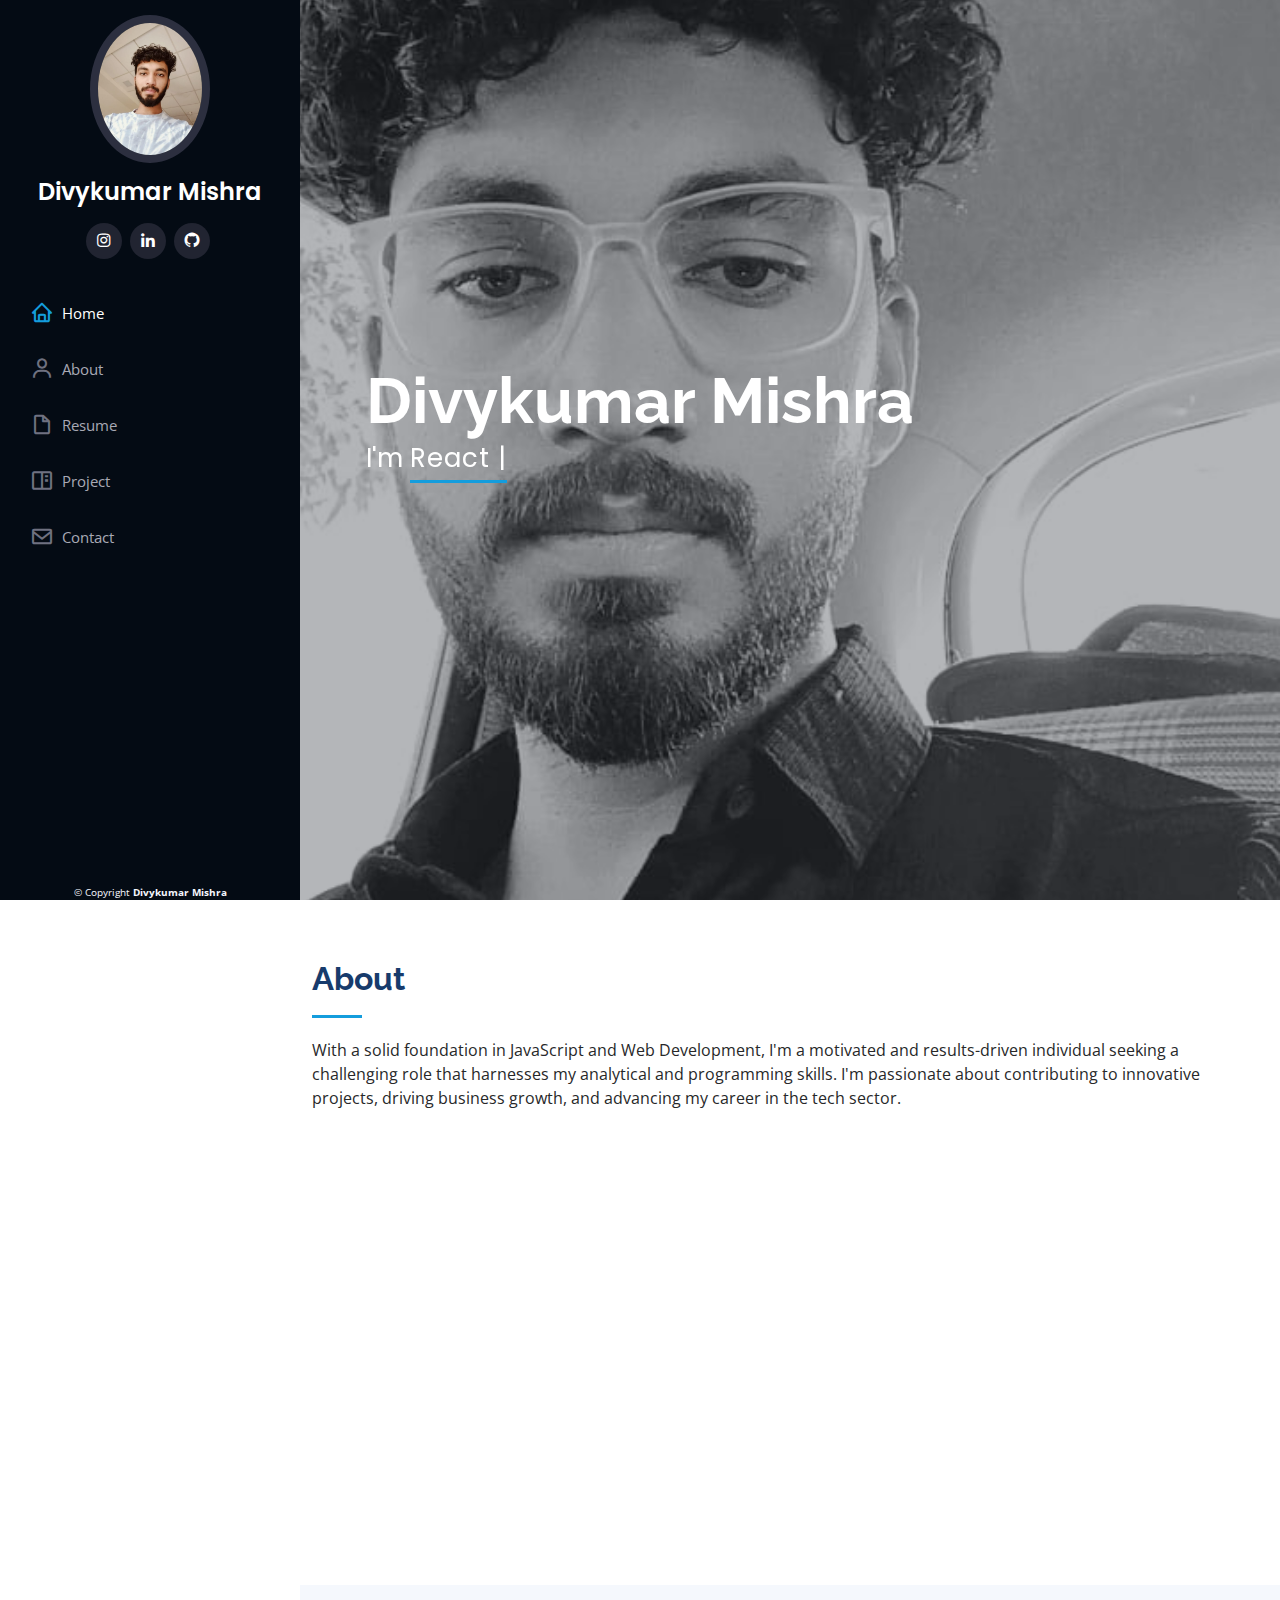
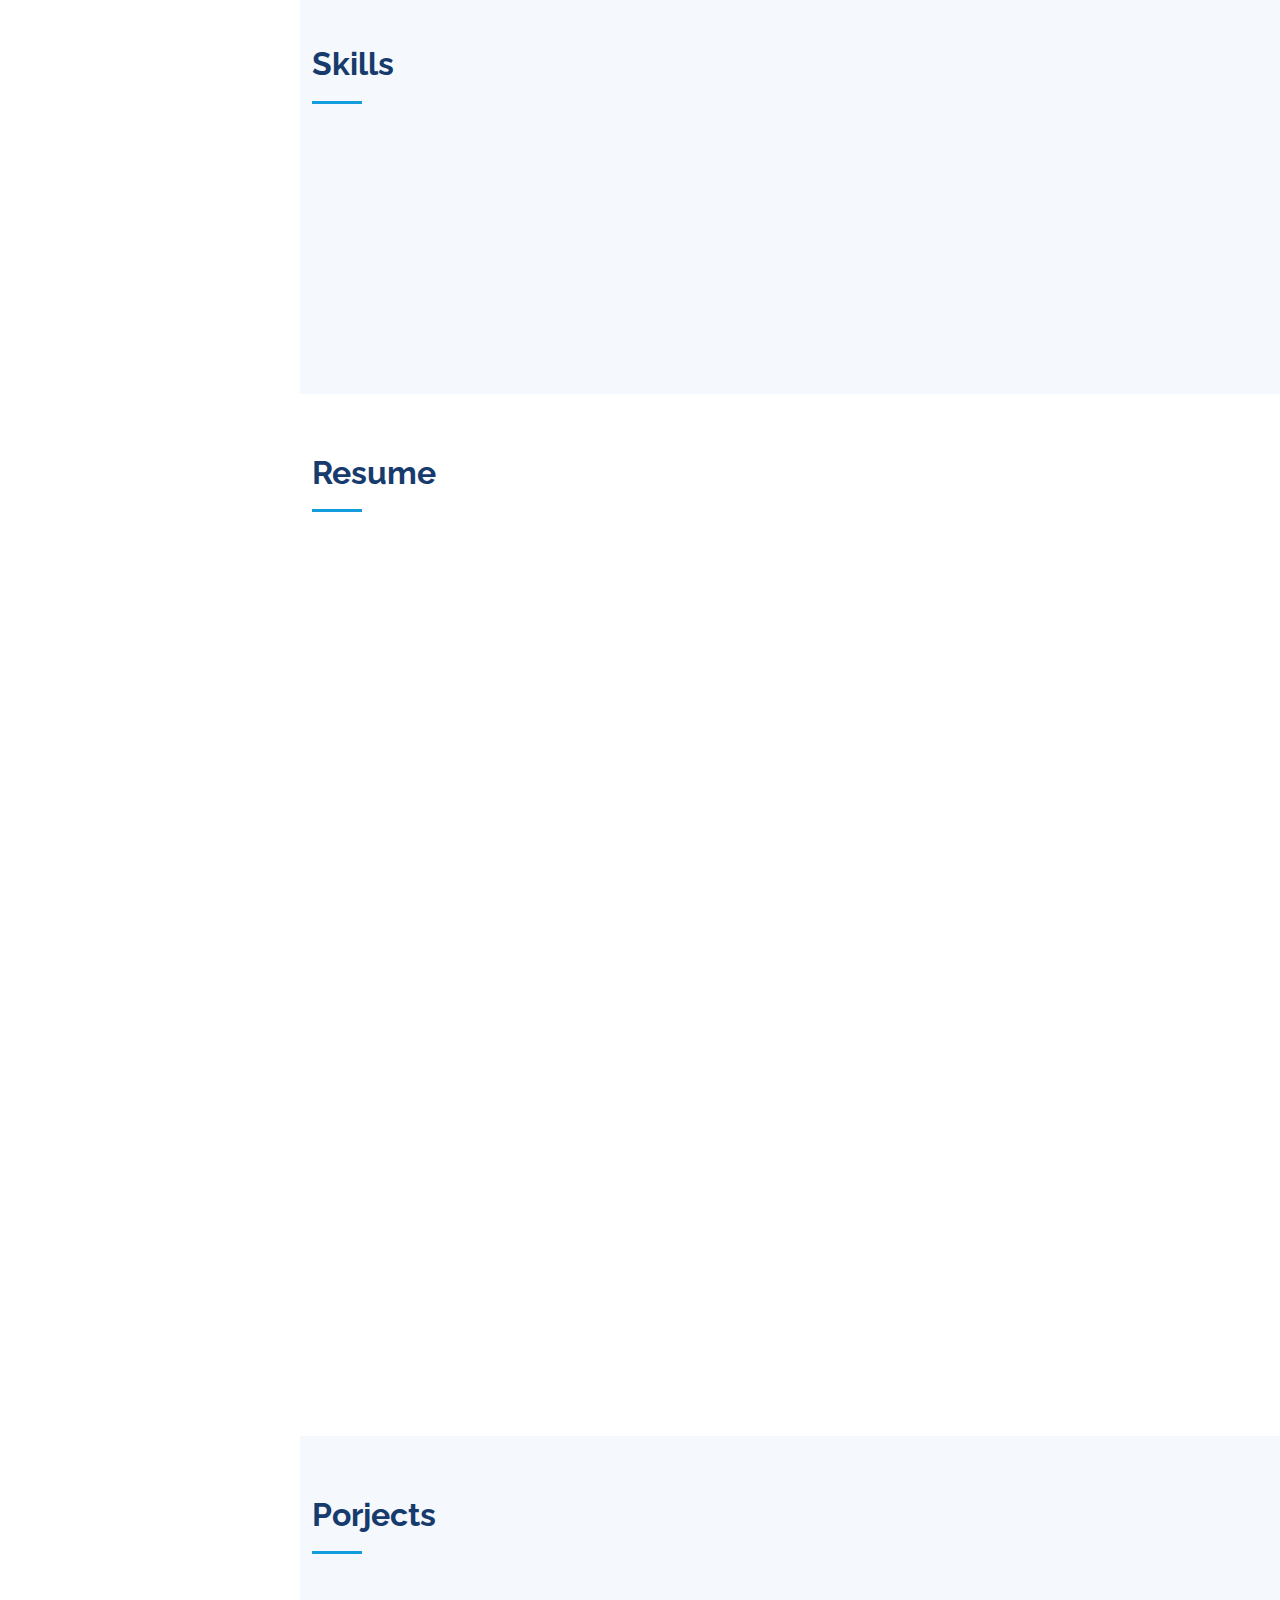
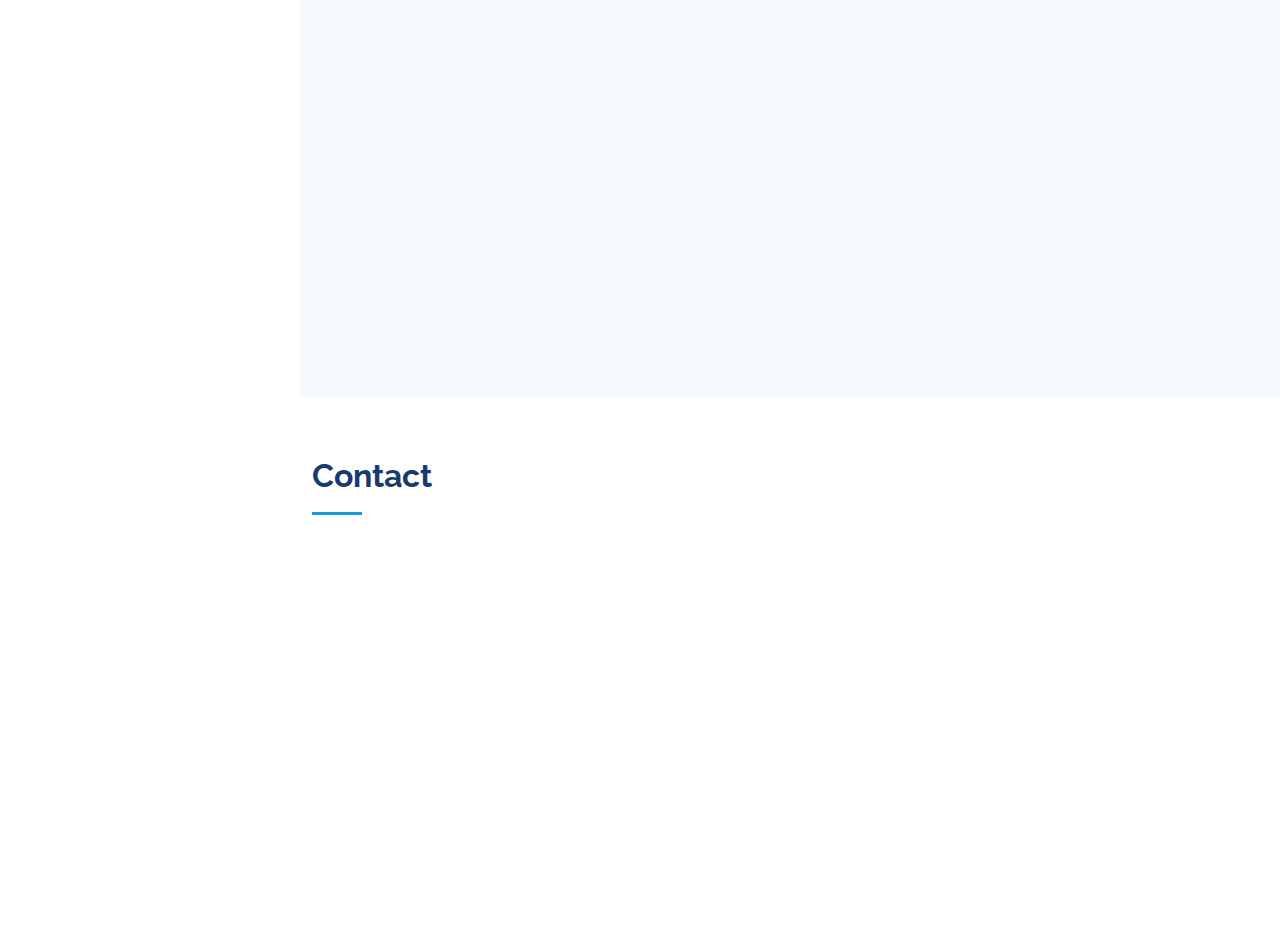
==== index.html @ d4036a3e "first upload" ====
<!DOCTYPE html>
<html lang="en">

<head>
  <meta charset="utf-8">
  <meta content="width=device-width, initial-scale=1.0" name="viewport">

  <title>Divykumar Mishra</title>
  <meta content="" name="description">
  <meta content="" name="keywords">

  <!-- Favicons -->
  <link href="assets/img/favicon.png" rel="icon">
  <link href="assets/img/apple-touch-icon.png" rel="apple-touch-icon">

  <!-- Google Fonts -->
  <link href="https://fonts.googleapis.com/css?family=Open+Sans:300,300i,400,400i,600,600i,700,700i|Raleway:300,300i,400,400i,500,500i,600,600i,700,700i|Poppins:300,300i,400,400i,500,500i,600,600i,700,700i" rel="stylesheet">

  <!-- Vendor CSS Files -->
  <link href="assets/vendor/aos/aos.css" rel="stylesheet">
  <link href="assets/vendor/bootstrap/css/bootstrap.min.css" rel="stylesheet">
  <link href="assets/vendor/bootstrap-icons/bootstrap-icons.css" rel="stylesheet">
  <link href="assets/vendor/boxicons/css/boxicons.min.css" rel="stylesheet">
  <link href="assets/vendor/glightbox/css/glightbox.min.css" rel="stylesheet">
  <link href="assets/vendor/swiper/swiper-bundle.min.css" rel="stylesheet">

  <!-- Template Main CSS File -->
  <link href="assets/css/style.css" rel="stylesheet">

  <!-- =======================================================
  * Template Name: iPortfolio - v3.7.0
  * Template URL: https://bootstrapmade.com/iportfolio-bootstrap-portfolio-websites-template/
  * Author: BootstrapMade.com
  * License: https://bootstrapmade.com/license/
  ======================================================== -->
</head>

<body>

  <!-- ======= Mobile nav toggle button ======= -->
  <i class="bi bi-list mobile-nav-toggle d-xl-none"></i>

  <!-- ======= Header ======= -->
  <header id="header">
    <div class="d-flex flex-column">

      <div class="profile">
        <img src="assets/img/myImg1.jpg" alt="" class="img-fluid rounded-circle">
        <h1 class="text-light"><a href="index.html">Divykumar Mishra</a></h1>
        <div class="social-links mt-3 text-center">
          <a href="https://www.instagram.com/__dm.15__?utm_source=qr&igsh=czNhMW9hanB2aW1s" class="instagram"><i class="bx bxl-instagram"></i></a>
          <a href="https://www.linkedin.com/in/divy-mishra-028703277 " class="linkedin"><i class="bx bxl-linkedin"></i></a>
          <a href="https://github.com/divykumar15" class="github"><i class="bx bxl-github"></i></a>
        </div>
      </div>
    
      <nav id="navbar" class="nav-menu navbar">
        <ul>
          <li><a href="#hero" class="nav-link scrollto active"><i class="bx bx-home"></i> <span>Home</span></a></li>
          <li><a href="#about" class="nav-link scrollto"><i class="bx bx-user"></i> <span>About</span></a></li>
          <li><a href="#resume" class="nav-link scrollto"><i class="bx bx-file-blank"></i> <span>Resume</span></a></li>
          <li><a href="#portfolio" class="nav-link scrollto"><i class="bx bx-book-content"></i> <span>Project</span></a></li>
          <li><a href="#contact" class="nav-link scrollto"><i class="bx bx-envelope"></i> <span>Contact</span></a></li>
        </ul>
      </nav><!-- .nav-menu -->
    </div>
  </header><!-- End Header -->

  
  <!-- ======= Hero Section ======= -->
  <section id="hero" class="d-flex flex-column justify-content-center align-items-center">
    <div class="hero-container" data-aos="fade-in">
      <h1>Divykumar Mishra</h1>
      <p>I'm <span class="typed" data-typed-items="React Developer, WebDeveloper, Freelancer, "></span></p>
    </div>
  </section><!-- End Hero -->

  <main id="main">

    <!-- ======= About Section ======= -->
    <section id="about" class="about">
      <div class="container">

        <div class="section-title">
          <h2>About</h2>
          <p>With a solid foundation in JavaScript and Web Development, I'm a motivated and results-driven individual seeking a challenging role that harnesses my analytical and programming skills. I'm passionate about contributing to innovative projects, driving business growth, and advancing my career in the tech sector.</p>
        </div>

        <div class="row">
          <div class="col-lg-4" data-aos="fade-right">
            <img src="assets/img/myImg1.jpg" class="img-fluid" alt="">
          </div>
          <div class="col-lg-8 pt-4 pt-lg-0 content" data-aos="fade-left">
            <h3>Web Developer &amp; Software Engineer</h3>
            <!-- <p class="fst-italic">
              Lorem ipsum dolor sit amet, consectetur adipiscing elit, sed do eiusmod tempor incididunt ut labore et dolore
              magna aliqua.
            </p> -->
            <div class="row">
              <div class="col-lg-6">
                <ul>
                  <li><i class="bi bi-chevron-right"></i> <strong>Birthdate:</strong> <span>15 June 2004</span></li>
                  <li><i class="bi bi-chevron-right"></i> <strong>Phone:</strong> <span>+91 9328536594</span></li>
                  <li><i class="bi bi-chevron-right"></i> <strong>City:</strong> <span>Ahmedabad, Gujarat</span></li>
                </ul>
              </div>
              <div class="col-lg-6">
                <ul>
                  <li><i class="bi bi-chevron-right"></i> <strong>Age:</strong> <span>20</span></li>
                  <li><i class="bi bi-chevron-right"></i> <strong>Degree:</strong> <span>B.E</span></li>
                  <li><i class="bi bi-chevron-right"></i> <strong>Email:</strong> <span>divymishra6356@gmail.com</span></li>
                </ul>
              </div>
            </div>
          
          </div>
        </div>

      </div>
    </section><!-- End About Section -->

    <!-- ======= Facts Section ======= -->
  

    <!-- ======= Skills Section ======= -->
    <section id="skills" class="skills section-bg">
      <div class="container">

        <div class="section-title">
          <h2>Skills</h2>
        </div>

        <div class="row skills-content">

          <div class="col-lg-6" data-aos="fade-up">

            <div class="progress">
              <span class="skill">JavaScript <i class="val">100%</i></span>
              <div class="progress-bar-wrap">
                <div class="progress-bar" role="progressbar" aria-valuenow="100" aria-valuemin="0" aria-valuemax="100"></div>
              </div>
            </div>

            <div class="progress">
              <span class="skill">HTML&CSS <i class="val">100%</i></span>
              <div class="progress-bar-wrap">
                <div class="progress-bar" role="progressbar" aria-valuenow="100" aria-valuemin="0" aria-valuemax="100"></div>
              </div>
            </div>

            <div class="progress">
              <span class="skill">React <i class="val">75%</i></span>
              <div class="progress-bar-wrap">
                <div class="progress-bar" role="progressbar" aria-valuenow="75" aria-valuemin="0" aria-valuemax="100"></div>
              </div>
            </div>

          </div>

          <div class="col-lg-6" data-aos="fade-up" data-aos-delay="100">

            <div class="progress">
              <span class="skill">Java <i class="val">70%</i></span>
              <div class="progress-bar-wrap">
                <div class="progress-bar" role="progressbar" aria-valuenow="70" aria-valuemin="0" aria-valuemax="100"></div>
              </div>
            </div>

            <div class="progress">
              <span class="skill">Web Development<i class="val">90%</i></span>
              <div class="progress-bar-wrap">
                <div class="progress-bar" role="progressbar" aria-valuenow="90" aria-valuemin="0" aria-valuemax="100"></div>
              </div>
            </div>
            <!-- <div class="progress">
              <span class="skill">Photoshop <i class="val">55%</i></span>
              <div class="progress-bar-wrap">
                <div class="progress-bar" role="progressbar" aria-valuenow="55" aria-valuemin="0" aria-valuemax="100"></div>
              </div>
            </div> -->

          </div>

        </div>

      </div>
    </section><!-- End Skills Section -->

    <!-- ======= Resume Section ======= -->
    <section id="resume" class="resume">
      <div class="container">

        <div class="section-title">
          <h2>Resume</h2>
        </div>

        <div class="row">
          <div class="col-lg-6" data-aos="fade-up">
            <h3 class="resume-title">Sumary</h3>
            <div class="resume-item pb-0">
              <h4>Divykumar Mishra</h4>
              <p><em>Highly motivated and detail-oriented Web Development with a strong foundation in programming, computer science, and database. Proficient in JavaScript, HTML&CSS, React and much more. Eager to apply my skills and knowledge to drive innovation and deliver impactful results.</em></p>
              <ul>
                <!-- <li>Portland par 127,Orlando, FL</li> -->
                <li>+91 9328536594</li>
                <!-- <li>alice.barkley@example.com</li> -->
              </ul>
            </div>

            <h3 class="resume-title">Education</h3>
            <div class="resume-item">
              <h4>Bachelor of Engineering</h4>
              <h5>2021 - 2025</h5>
              <p><em>Government Engineering College Modasa</em></p>
              <p>CGPA : 7.35</p>
            </div>
            <div class="resume-item">
              <h4>Higher Secondary School</h4>
              <h5>2020 - 2021</h5>
              <p><em>S.C.W. High School, Deesa</em></p>
              <p>Percentage : 79 </p>
            </div>
            <div class="resume-item">
              <h4>Secondary School</h4>
              <h5>2018 - 2019</h5>
              <p><em>Parishram Vidhyalay, Malpur</em></p>
              <p>Percentage : 86 </p>
            </div>
          </div>
          <!-- <div class="col-lg-6" data-aos="fade-up" data-aos-delay="100">
            <h3 class="resume-title">Professional Experience</h3>
            <div class="resume-item">
              <h4>Senior graphic design specialist</h4>
              <h5>2019 - Present</h5>
              <p><em>Experion, New York, NY </em></p>
              <ul>
                <li>Lead in the design, development, and implementation of the graphic, layout, and production communication materials</li>
                <li>Delegate tasks to the 7 members of the design team and provide counsel on all aspects of the project. </li>
                <li>Supervise the assessment of all graphic materials in order to ensure quality and accuracy of the design</li>
                <li>Oversee the efficient use of production project budgets ranging from $2,000 - $25,000</li>
              </ul>
            </div>
            <div class="resume-item">
              <h4>Graphic design specialist</h4>
              <h5>2017 - 2018</h5>
              <p><em>Stepping Stone Advertising, New York, NY</em></p>
              <ul>
                <li>Developed numerous marketing programs (logos, brochures,infographics, presentations, and advertisements).</li>
                <li>Managed up to 5 projects or tasks at a given time while under pressure</li>
                <li>Recommended and consulted with clients on the most appropriate graphic design</li>
                <li>Created 4+ design presentations and proposals a month for clients and account managers</li>
              </ul>
            </div>
          </div> -->
        </div>

      </div>
    </section><!-- End Resume Section -->

    <!-- ======= Portfolio Section ======= -->
    <section id="portfolio" class="portfolio section-bg">
      <div class="container">

        <div class="section-title">
          <h2>Porjects</h2>
          <!-- <p>Magnam dolores commodi suscipit. Necessitatibus eius consequatur ex aliquid fuga eum quidem. Sit sint consectetur velit. Quisquam quos quisquam cupiditate. Et nemo qui impedit suscipit alias ea. Quia fugiat sit in iste officiis commodi quidem hic quas.</p> -->
        </div>

    

        <div class="row portfolio-container" data-aos="fade-up" data-aos-delay="100">

          <div class="col-lg-4 col-md-6 portfolio-item filter-app">
            <div class="portfolio-wrap">
              <img src="assets\img\portfolio\github--logo.jpg" class="img-fluid" alt="">
              <div class="portfolio-links">
                <a href="assets\img\portfolio\github--logo.jpg" data-gallery="portfolioGallery" class="portfolio-lightbox" title="App 1"><i class="bx bx-plus"></i></a>
                <a href="portfolio-details.html" title="More Details"><i class="bx bx-link"></i></a>
              </div>
            </div>
          </div>

          <!-- <div class="col-lg-4 col-md-6 portfolio-item filter-web">
            <div class="portfolio-wrap">
              <img src="assets/img/portfolio/portfolio-2.jpg" class="img-fluid" alt="">
              <div class="portfolio-links">
                <a href="assets/img/portfolio/portfolio-2.jpg" data-gallery="portfolioGallery" class="portfolio-lightbox" title="Web 3"><i class="bx bx-plus"></i></a>
                <a href="portfolio-details.html" title="More Details"><i class="bx bx-link"></i></a>
              </div>
            </div>
          </div>

          <div class="col-lg-4 col-md-6 portfolio-item filter-app">
            <div class="portfolio-wrap">
              <img src="assets/img/portfolio/portfolio-3.jpg" class="img-fluid" alt="">
              <div class="portfolio-links">
                <a href="assets/img/portfolio/portfolio-3.jpg" data-gallery="portfolioGallery" class="portfolio-lightbox" title="App 2"><i class="bx bx-plus"></i></a>
                <a href="portfolio-details.html" title="More Details"><i class="bx bx-link"></i></a>
              </div>
            </div>
          </div>

          <div class="col-lg-4 col-md-6 portfolio-item filter-card">
            <div class="portfolio-wrap">
              <img src="assets/img/portfolio/portfolio-4.jpg" class="img-fluid" alt="">
              <div class="portfolio-links">
                <a href="assets/img/portfolio/portfolio-4.jpg" data-gallery="portfolioGallery" class="portfolio-lightbox" title="Card 2"><i class="bx bx-plus"></i></a>
                <a href="portfolio-details.html" title="More Details"><i class="bx bx-link"></i></a>
              </div>
            </div>
          </div>

          <div class="col-lg-4 col-md-6 portfolio-item filter-web">
            <div class="portfolio-wrap">
              <img src="assets/img/portfolio/portfolio-5.jpg" class="img-fluid" alt="">
              <div class="portfolio-links">
                <a href="assets/img/portfolio/portfolio-5.jpg" data-gallery="portfolioGallery" class="portfolio-lightbox" title="Web 2"><i class="bx bx-plus"></i></a>
                <a href="portfolio-details.html" title="More Details"><i class="bx bx-link"></i></a>
              </div>
            </div>
          </div>

          <div class="col-lg-4 col-md-6 portfolio-item filter-app">
            <div class="portfolio-wrap">
              <img src="assets/img/portfolio/portfolio-6.jpg" class="img-fluid" alt="">
              <div class="portfolio-links">
                <a href="assets/img/portfolio/portfolio-6.jpg" data-gallery="portfolioGallery" class="portfolio-lightbox" title="App 3"><i class="bx bx-plus"></i></a>
                <a href="portfolio-details.html" title="More Details"><i class="bx bx-link"></i></a>
              </div>
            </div>
          </div>

          <div class="col-lg-4 col-md-6 portfolio-item filter-card">
            <div class="portfolio-wrap">
              <img src="assets/img/portfolio/portfolio-7.jpg" class="img-fluid" alt="">
              <div class="portfolio-links">
                <a href="assets/img/portfolio/portfolio-7.jpg" data-gallery="portfolioGallery" class="portfolio-lightbox" title="Card 1"><i class="bx bx-plus"></i></a>
                <a href="portfolio-details.html" title="More Details"><i class="bx bx-link"></i></a>
              </div>
            </div>
          </div>

          <div class="col-lg-4 col-md-6 portfolio-item filter-card">
            <div class="portfolio-wrap">
              <img src="assets/img/portfolio/portfolio-8.jpg" class="img-fluid" alt="">
              <div class="portfolio-links">
                <a href="assets/img/portfolio/portfolio-8.jpg" data-gallery="portfolioGallery" class="portfolio-lightbox" title="Card 3"><i class="bx bx-plus"></i></a>
                <a href="portfolio-details.html" title="More Details"><i class="bx bx-link"></i></a>
              </div>
            </div>
          </div>

          <div class="col-lg-4 col-md-6 portfolio-item filter-web">
            <div class="portfolio-wrap">
              <img src="assets/img/portfolio/portfolio-9.jpg" class="img-fluid" alt="">
              <div class="portfolio-links">
                <a href="assets/img/portfolio/portfolio-9.jpg" data-gallery="portfolioGallery" class="portfolio-lightbox" title="Web 3"><i class="bx bx-plus"></i></a>
                <a href="portfolio-details.html" title="More Details"><i class="bx bx-link"></i></a>
              </div>
            </div>
          </div>

        </div> -->
      </div>
    </section><!-- End Portfolio Section -->


    <!-- ======= Contact Section ======= -->
    <section id="contact" class="contact">
      <div class="container">

        <div class="section-title">
          <h2>Contact</h2>
        </div>

        <div class="row" data-aos="fade-in">

          <div class="col-lg-5 d-flex align-items-stretch">
            <div class="info">
              <!-- <div class="address">
                <i class="bi bi-geo-alt"></i>
                <h4>Location:</h4>
                <p>A108 Adam Street, New York, NY 535022</p>
              </div> -->
            
              <div class="email">
                <i class="bi bi-envelope"></i>
                <h4>Email:</h4>
                <p>divymishra6356@gmail.com</p>
              </div>

              <div class="phone">
                <i class="bi bi-phone"></i>
                <h4>Call:</h4>
                <p>+91 9328536594</p>
              </div>

              <!-- <iframe src="https://www.google.com/maps/embed?pb=!1m14!1m8!1m3!1d12097.433213460943!2d-74.0062269!3d40.7101282!3m2!1i1024!2i768!4f13.1!3m3!1m2!1s0x0%3A0xb89d1fe6bc499443!2sDowntown+Conference+Center!5e0!3m2!1smk!2sbg!4v1539943755621" frameborder="0" style="border:0; width: 100%; height: 290px;" allowfullscreen></iframe> -->
            </div>

          </div>

          <!-- <div class="col-lg-7 mt-5 mt-lg-0 d-flex align-items-stretch">
            <form action="forms/contact.php" method="post" role="form" class="php-email-form">
              <div class="row">
                <div class="form-group col-md-6">
                  <label for="name">Your Name</label>
                  <input type="text" name="name" class="form-control" id="name" required>
                </div>
                <div class="form-group col-md-6">
                  <label for="name">Your Email</label>
                  <input type="email" class="form-control" name="email" id="email" required>
                </div>
              </div>
              <div class="form-group">
                <label for="name">Subject</label>
                <input type="text" class="form-control" name="subject" id="subject" required>
              </div>
              <div class="form-group">
                <label for="name">Message</label>
                <textarea class="form-control" name="message" rows="10" required></textarea>
              </div>
              <div class="my-3">
                <div class="loading">Loading</div>
                <div class="error-message"></div>
                <div class="sent-message">Your message has been sent. Thank you!</div>
              </div>
              <div class="text-center"><button type="submit">Send Message</button></div>
            </form>
          </div> -->

        </div>

      </div>
    </section><!-- End Contact Section -->

  </main><!-- End #main -->

  <!-- ======= Footer ======= -->
  <footer id="footer">
    <div class="container">
      <div class="copyright">
        &copy; Copyright <strong><span>Divykumar Mishra</span></strong>
      </div>
      <!-- <div class="credits">
    
        Designed by <a href="https://bootstrapmade.com/">BootstrapMade</a>
      </div> -->
    </div>
  </footer><!-- End  Footer -->

  <a href="#" class="back-to-top d-flex align-items-center justify-content-center"><i class="bi bi-arrow-up-short"></i></a>

  <!-- Vendor JS Files -->
  <script src="assets/vendor/purecounter/purecounter.js"></script>
  <script src="assets/vendor/aos/aos.js"></script>
  <script src="assets/vendor/bootstrap/js/bootstrap.bundle.min.js"></script>
  <script src="assets/vendor/glightbox/js/glightbox.min.js"></script>
  <script src="assets/vendor/isotope-layout/isotope.pkgd.min.js"></script>
  <script src="assets/vendor/swiper/swiper-bundle.min.js"></script>
  <script src="assets/vendor/typed.js/typed.min.js"></script>
  <script src="assets/vendor/waypoints/noframework.waypoints.js"></script>
  <script src="assets/vendor/php-email-form/validate.js"></script>

  <!-- Template Main JS File -->
  <script src="assets/js/main.js"></script>

</body>

</html>
---- assets/css/style.css ----
/**
* Template Name: iPortfolio - v3.7.0
* Template URL: https://bootstrapmade.com/iportfolio-bootstrap-portfolio-websites-template/
* Author: BootstrapMade.com
* License: https://bootstrapmade.com/license/
*/

/*--------------------------------------------------------------
# General
--------------------------------------------------------------*/
body {
  font-family: "Open Sans", sans-serif;
  color: #272829;
}

a {
  color: #149ddd;
  text-decoration: none;
}

a:hover {
  color: #37b3ed;
  text-decoration: none;
}

h1, h2, h3, h4, h5, h6 {
  font-family: "Raleway", sans-serif;
}

/*--------------------------------------------------------------
# Back to top button
--------------------------------------------------------------*/
.back-to-top {
  position: fixed;
  visibility: hidden;
  opacity: 0;
  right: 15px;
  bottom: 15px;
  z-index: 996;
  background: #149ddd;
  width: 40px;
  height: 40px;
  border-radius: 50px;
  transition: all 0.4s;
}
.back-to-top i {
  font-size: 28px;
  color: #fff;
  line-height: 0;
}
.back-to-top:hover {
  background: #2eafec;
  color: #fff;
}
.back-to-top.active {
  visibility: visible;
  opacity: 1;
}

/*--------------------------------------------------------------
# Header
--------------------------------------------------------------*/
#header {
  position: fixed;
  top: 0;
  left: 0;
  bottom: 0;
  width: 300px;
  transition: all ease-in-out 0.5s;
  z-index: 9997;
  transition: all 0.5s;
  padding: 0 15px;
  background: #040b14;
  overflow-y: auto;
}
#header .profile img {
  margin: 15px auto;
  display: block;
  width: 120px;
  border: 8px solid #2c2f3f;
}
#header .profile h1 {
  font-size: 24px;
  margin: 0;
  padding: 0;
  font-weight: 600;
  -moz-text-align-last: center;
  text-align-last: center;
  font-family: "Poppins", sans-serif;
}
#header .profile h1 a, #header .profile h1 a:hover {
  color: #fff;
  text-decoration: none;
}
#header .profile .social-links a {
  font-size: 18px;
  display: inline-block;
  background: #212431;
  color: #fff;
  line-height: 1;
  padding: 8px 0;
  margin-right: 4px;
  border-radius: 50%;
  text-align: center;
  width: 36px;
  height: 36px;
  transition: 0.3s;
}
#header .profile .social-links a:hover {
  background: #149ddd;
  color: #fff;
  text-decoration: none;
}

#main {
  margin-left: 300px;
}

@media (max-width: 1199px) {
  #header {
    left: -300px;
  }

  #main {
    margin-left: 0;
  }
}
/*--------------------------------------------------------------
# Navigation Menu
--------------------------------------------------------------*/
/* Desktop Navigation */
.nav-menu {
  padding: 30px 0 0 0;
}
.nav-menu * {
  margin: 0;
  padding: 0;
  list-style: none;
}
.nav-menu > ul > li {
  position: relative;
  white-space: nowrap;
}
.nav-menu a, .nav-menu a:focus {
  display: flex;
  align-items: center;
  color: #a8a9b4;
  padding: 12px 15px;
  margin-bottom: 8px;
  transition: 0.3s;
  font-size: 15px;
}
.nav-menu a i, .nav-menu a:focus i {
  font-size: 24px;
  padding-right: 8px;
  color: #6f7180;
}
.nav-menu a:hover, .nav-menu .active, .nav-menu .active:focus, .nav-menu li:hover > a {
  text-decoration: none;
  color: #fff;
}
.nav-menu a:hover i, .nav-menu .active i, .nav-menu .active:focus i, .nav-menu li:hover > a i {
  color: #149ddd;
}

/* Mobile Navigation */
.mobile-nav-toggle {
  position: fixed;
  right: 15px;
  top: 15px;
  z-index: 9998;
  border: 0;
  font-size: 24px;
  transition: all 0.4s;
  outline: none !important;
  background-color: #149ddd;
  color: #fff;
  width: 40px;
  height: 40px;
  display: inline-flex;
  align-items: center;
  justify-content: center;
  line-height: 0;
  border-radius: 50px;
  cursor: pointer;
}

.mobile-nav-active {
  overflow: hidden;
}
.mobile-nav-active #header {
  left: 0;
}
/*--------------------------------------------------------------
# Hero Section
--------------------------------------------------------------*/
#hero {
  width: 100%;
  height: 100vh;
  background: url("../img/myPhoto.jpg")right center;
  background-size: cover;
}
#hero:before {
  content: "";
  background: rgba(5, 13, 24, 0.3);
  position: absolute;
  bottom: 0;
  top: 0;
  left: 0;
  right: 0;
  z-index: 1;
}
#hero .hero-container {
  position: relative;
  z-index: 2;
  min-width: 300px;
}
#hero h1 {
  margin: 0 0 10px 0;
  font-size: 64px;
  font-weight: 700;
  line-height: 56px;
  color: #fff;
}
#hero p {
  color: #fff;
  margin-bottom: 50px;
  font-size: 26px;
  font-family: "Poppins", sans-serif;
}
#hero p span {
  color: #fff;
  padding-bottom: 4px;
  letter-spacing: 1px;
  border-bottom: 3px solid #149ddd;
}
@media (min-width: 1024px) {
  #hero {
    background-attachment: fixed;
  }
}
@media (max-width: 768px) {
  #hero h1 {
    font-size: 28px;
    line-height: 36px;
  }
  #hero h2 {
    font-size: 18px;
    line-height: 24px;
    margin-bottom: 30px;
  }
}

/*--------------------------------------------------------------
# Sections General
--------------------------------------------------------------*/
section {
  padding: 60px 0;
  overflow: hidden;
}

.section-bg {
  background: #f5f8fd;
}

.section-title {
  padding-bottom: 30px;
}
.section-title h2 {
  font-size: 32px;
  font-weight: bold;
  margin-bottom: 20px;
  padding-bottom: 20px;
  position: relative;
  color: #173b6c;
}
.section-title h2::after {
  content: "";
  position: absolute;
  display: block;
  width: 50px;
  height: 3px;
  background: #149ddd;
  bottom: 0;
  left: 0;
}
.section-title p {
  margin-bottom: 0;
}

/*--------------------------------------------------------------
# About
--------------------------------------------------------------*/
.about .content h3 {
  font-weight: 700;
  font-size: 26px;
  color: #173b6c;
}
.about .content ul {
  list-style: none;
  padding: 0;
}
.about .content ul li {
  margin-bottom: 20px;
  display: flex;
  align-items: center;
}
.about .content ul strong {
  margin-right: 10px;
}
.about .content ul i {
  font-size: 16px;
  margin-right: 5px;
  color: #149ddd;
  line-height: 0;
}
.about .content p:last-child {
  margin-bottom: 0;
}

/*--------------------------------------------------------------
# Facts
--------------------------------------------------------------*/
.facts {
  padding-bottom: 30px;
}
.facts .count-box {
  padding: 30px;
  width: 100%;
}
.facts .count-box i {
  display: block;
  font-size: 44px;
  color: #149ddd;
  float: left;
  line-height: 0;
}
.facts .count-box span {
  font-size: 48px;
  line-height: 40px;
  display: block;
  font-weight: 700;
  color: #050d18;
  margin-left: 60px;
}
.facts .count-box p {
  padding: 15px 0 0 0;
  margin: 0 0 0 60px;
  font-family: "Raleway", sans-serif;
  font-size: 14px;
  color: #122f57;
}
.facts .count-box a {
  font-weight: 600;
  display: block;
  margin-top: 20px;
  color: #122f57;
  font-size: 15px;
  font-family: "Poppins", sans-serif;
  transition: ease-in-out 0.3s;
}
.facts .count-box a:hover {
  color: #1f5297;
}

/*--------------------------------------------------------------
# Akills
--------------------------------------------------------------*/
.skills .progress {
  height: 60px;
  display: block;
  background: none;
  border-radius: 0;
}
.skills .progress .skill {
  padding: 0;
  margin: 0 0 6px 0;
  text-transform: uppercase;
  display: block;
  font-weight: 600;
  font-family: "Poppins", sans-serif;
  color: #050d18;
}
.skills .progress .skill .val {
  float: right;
  font-style: normal;
}
.skills .progress-bar-wrap {
  background: #dce8f8;
  height: 10px;
}
.skills .progress-bar {
  width: 1px;
  height: 10px;
  transition: 0.9s;
  background-color: #149ddd;
}

/*--------------------------------------------------------------
# Resume
--------------------------------------------------------------*/
.resume .resume-title {
  font-size: 26px;
  font-weight: 700;
  margin-top: 20px;
  margin-bottom: 20px;
  color: #050d18;
}
.resume .resume-item {
  padding: 0 0 20px 20px;
  margin-top: -2px;
  border-left: 2px solid #1f5297;
  position: relative;
}
.resume .resume-item h4 {
  line-height: 18px;
  font-size: 18px;
  font-weight: 600;
  text-transform: uppercase;
  font-family: "Poppins", sans-serif;
  color: #050d18;
  margin-bottom: 10px;
}
.resume .resume-item h5 {
  font-size: 16px;
  background: #e4edf9;
  padding: 5px 15px;
  display: inline-block;
  font-weight: 600;
  margin-bottom: 10px;
}
.resume .resume-item ul {
  padding-left: 20px;
}
.resume .resume-item ul li {
  padding-bottom: 10px;
}
.resume .resume-item:last-child {
  padding-bottom: 0;
}
.resume .resume-item::before {
  content: "";
  position: absolute;
  width: 16px;
  height: 16px;
  border-radius: 50px;
  left: -9px;
  top: 0;
  background: #fff;
  border: 2px solid #1f5297;
}

/*--------------------------------------------------------------
# Portfolio
--------------------------------------------------------------*/
.portfolio .portfolio-item {
  margin-bottom: 30px;
}
.portfolio #portfolio-flters {
  padding: 0;
  margin: 0 auto 35px auto;
  list-style: none;
  text-align: center;
  background: #fff;
  border-radius: 50px;
  padding: 2px 15px;
}
.portfolio #portfolio-flters li {
  cursor: pointer;
  display: inline-block;
  padding: 10px 15px 8px 15px;
  font-size: 14px;
  font-weight: 600;
  line-height: 1;
  text-transform: uppercase;
  color: #272829;
  margin-bottom: 5px;
  transition: all 0.3s ease-in-out;
}
.portfolio #portfolio-flters li:hover, .portfolio #portfolio-flters li.filter-active {
  color: #149ddd;
}
.portfolio #portfolio-flters li:last-child {
  margin-right: 0;
}
.portfolio .portfolio-wrap {
  transition: 0.3s;
  position: relative;
  overflow: hidden;
  z-index: 1;
}
.portfolio .portfolio-wrap::before {
  content: "";
  background: rgba(255, 255, 255, 0.5);
  position: absolute;
  left: 0;
  right: 0;
  top: 0;
  bottom: 0;
  transition: all ease-in-out 0.3s;
  z-index: 2;
  opacity: 0;
}
.portfolio .portfolio-wrap .portfolio-links {
  opacity: 1;
  left: 0;
  right: 0;
  bottom: -60px;
  z-index: 3;
  position: absolute;
  transition: all ease-in-out 0.3s;
  display: flex;
  justify-content: center;
}
.portfolio .portfolio-wrap .portfolio-links a {
  color: #fff;
  font-size: 28px;
  text-align: center;
  background: rgba(20, 157, 221, 0.75);
  transition: 0.3s;
  width: 50%;
}
.portfolio .portfolio-wrap .portfolio-links a:hover {
  background: rgba(20, 157, 221, 0.95);
}
.portfolio .portfolio-wrap .portfolio-links a + a {
  border-left: 1px solid #37b3ed;
}
.portfolio .portfolio-wrap:hover::before {
  top: 0;
  left: 0;
  right: 0;
  bottom: 0;
  opacity: 1;
}
.portfolio .portfolio-wrap:hover .portfolio-links {
  opacity: 1;
  bottom: 0;
}

/*--------------------------------------------------------------
# Portfolio Details
--------------------------------------------------------------*/
.portfolio-details {
  padding-top: 40px;
}
.portfolio-details .portfolio-details-slider img {
  width: 80%;
}
.portfolio-details .portfolio-details-slider .swiper-pagination {
  margin-top: 20px;
  position: relative;
}
.portfolio-details .portfolio-details-slider .swiper-pagination .swiper-pagination-bullet {
  width: 12px;
  height: 12px;
  background-color: #fff;
  opacity: 1;
  border: 1px solid #149ddd;
}
.portfolio-details .portfolio-details-slider .swiper-pagination .swiper-pagination-bullet-active {
  background-color: #149ddd;
}
.portfolio-details .portfolio-info {
  padding: 30px;
  box-shadow: 0px 0 30px rgba(5, 13, 24, 0.08);
}
.portfolio-details .portfolio-info h3 {
  font-size: 22px;
  font-weight: 700;
  margin-bottom: 20px;
  padding-bottom: 20px;
  border-bottom: 1px solid #eee;
}
.portfolio-details .portfolio-info ul {
  list-style: none;
  padding: 0;
  font-size: 15px;
}
.portfolio-details .portfolio-info ul li + li {
  margin-top: 10px;
}
.portfolio-details .portfolio-description {
  padding-top: 30px;
}
.portfolio-details .portfolio-description h2 {
  font-size: 26px;
  font-weight: 700;
  margin-bottom: 20px;
}
.portfolio-details .portfolio-description p {
  padding: 0;
}

/*--------------------------------------------------------------
# Testimonials
--------------------------------------------------------------*/
.testimonials .testimonials-carousel, .testimonials .testimonials-slider {
  overflow: hidden;
}
.testimonials .testimonial-item {
  box-sizing: content-box;
  text-align: center;
  min-height: 320px;
}
.testimonials .testimonial-item .testimonial-img {
  width: 90px;
  border-radius: 50%;
  margin: 0 auto;
}
.testimonials .testimonial-item h3 {
  font-size: 18px;
  font-weight: bold;
  margin: 10px 0 5px 0;
  color: #111;
}
.testimonials .testimonial-item h4 {
  font-size: 14px;
  color: #999;
  margin: 0;
}
.testimonials .testimonial-item .quote-icon-left, .testimonials .testimonial-item .quote-icon-right {
  color: #c3e8fa;
  font-size: 26px;
}
.testimonials .testimonial-item .quote-icon-left {
  display: inline-block;
  left: -5px;
  position: relative;
}
.testimonials .testimonial-item .quote-icon-right {
  display: inline-block;
  right: -5px;
  position: relative;
  top: 10px;
}
.testimonials .testimonial-item p {
  font-style: italic;
  margin: 0 15px 15px 15px;
  padding: 20px;
  background: #fff;
  position: relative;
  margin-bottom: 35px;
  border-radius: 6px;
  box-shadow: 0px 2px 15px rgba(0, 0, 0, 0.1);
}
.testimonials .testimonial-item p::after {
  content: "";
  width: 0;
  height: 0;
  border-top: 20px solid #fff;
  border-right: 20px solid transparent;
  border-left: 20px solid transparent;
  position: absolute;
  bottom: -20px;
  left: calc(50% - 20px);
}
.testimonials .swiper-pagination {
  margin-top: 20px;
  position: relative;
}
.testimonials .swiper-pagination .swiper-pagination-bullet {
  width: 12px;
  height: 12px;
  background-color: #fff;
  opacity: 1;
  border: 1px solid #149ddd;
}
.testimonials .swiper-pagination .swiper-pagination-bullet-active {
  background-color: #149ddd;
}

/*--------------------------------------------------------------
# Contact
--------------------------------------------------------------*/
.contact {
  padding-bottom: 130px;
}
.contact .info {
  padding: 30px;
  background: #fff;
  width: 100%;
  box-shadow: 0 0 24px 0 rgba(0, 0, 0, 0.12);
}
.contact .info i {
  font-size: 20px;
  color: #149ddd;
  float: left;
  width: 44px;
  height: 44px;
  background: #dff3fc;
  display: flex;
  justify-content: center;
  align-items: center;
  border-radius: 50px;
  transition: all 0.3s ease-in-out;
}
.contact .info h4 {
  padding: 0 0 0 60px;
  font-size: 22px;
  font-weight: 600;
  margin-bottom: 5px;
  color: #050d18;
}
.contact .info p {
  padding: 0 0 10px 60px;
  margin-bottom: 20px;
  font-size: 14px;
  color: #173b6c;
}
.contact .info .email p {
  padding-top: 5px;
}
.contact .info .social-links {
  padding-left: 60px;
}
.contact .info .social-links a {
  font-size: 18px;
  display: inline-block;
  background: #333;
  color: #fff;
  line-height: 1;
  padding: 8px 0;
  border-radius: 50%;
  text-align: center;
  width: 36px;
  height: 36px;
  transition: 0.3s;
  margin-right: 10px;
}
.contact .info .social-links a:hover {
  background: #149ddd;
  color: #fff;
}
.contact .info .email:hover i, .contact .info .address:hover i, .contact .info .phone:hover i {
  background: #149ddd;
  color: #fff;
}
.contact .php-email-form {
  width: 100%;
  padding: 30px;
  background: #fff;
  box-shadow: 0 0 24px 0 rgba(0, 0, 0, 0.12);
}
.contact .php-email-form .form-group {
  padding-bottom: 8px;
}
.contact .php-email-form .validate {
  display: none;
  color: red;
  margin: 0 0 15px 0;
  font-weight: 400;
  font-size: 13px;
}
.contact .php-email-form .error-message {
  display: none;
  color: #fff;
  background: #ed3c0d;
  text-align: left;
  padding: 15px;
  font-weight: 600;
}
.contact .php-email-form .error-message br + br {
  margin-top: 25px;
}
.contact .php-email-form .sent-message {
  display: none;
  color: #fff;
  background: #18d26e;
  text-align: center;
  padding: 15px;
  font-weight: 600;
}
.contact .php-email-form .loading {
  display: none;
  background: #fff;
  text-align: center;
  padding: 15px;
}
.contact .php-email-form .loading:before {
  content: "";
  display: inline-block;
  border-radius: 50%;
  width: 24px;
  height: 24px;
  margin: 0 10px -6px 0;
  border: 3px solid #18d26e;
  border-top-color: #eee;
  -webkit-animation: animate-loading 1s linear infinite;
  animation: animate-loading 1s linear infinite;
}
.contact .php-email-form .form-group {
  margin-bottom: 15px;
}
.contact .php-email-form label {
  padding-bottom: 8px;
}
.contact .php-email-form input, .contact .php-email-form textarea {
  border-radius: 0;
  box-shadow: none;
  font-size: 14px;
}
.contact .php-email-form input {
  height: 44px;
}
.contact .php-email-form textarea {
  padding: 10px 15px;
}
.contact .php-email-form button[type=submit] {
  background: #149ddd;
  border: 0;
  padding: 10px 24px;
  color: #fff;
  transition: 0.4s;
  border-radius: 4px;
}
.contact .php-email-form button[type=submit]:hover {
  background: #37b3ed;
}
@-webkit-keyframes animate-loading {
  0% {
    transform: rotate(0deg);
  }
  100% {
    transform: rotate(360deg);
  }
}
@keyframes animate-loading {
  0% {
    transform: rotate(0deg);
  }
  100% {
    transform: rotate(360deg);
  }
}

/*--------------------------------------------------------------
# Breadcrumbs
--------------------------------------------------------------*/
.breadcrumbs {
  padding: 20px 0;
  background: #f9f9f9;
}
.breadcrumbs h2 {
  font-size: 26px;
  font-weight: 300;
}
.breadcrumbs ol {
  display: flex;
  flex-wrap: wrap;
  list-style: none;
  padding: 0;
  margin: 0;
  font-size: 15px;
}
.breadcrumbs ol li + li {
  padding-left: 10px;
}
.breadcrumbs ol li + li::before {
  display: inline-block;
  padding-right: 10px;
  color: #0e2442;
  content: "/";
}
@media (max-width: 768px) {
  .breadcrumbs .d-flex {
    display: block !important;
  }
  .breadcrumbs ol {
    display: block;
  }
  .breadcrumbs ol li {
    display: inline-block;
  }
}

/*--------------------------------------------------------------
# Footer
--------------------------------------------------------------*/
#footer {
  text-align: center;
  color: #f4f6fd;
  font-size: x-small;
  position: fixed;
  left: 0;
  bottom: 0;
  width: 300px;
  z-index: 9999;
  background: #040b14;
}
#footer .copyright {
  text-align: center;
  font-size: x-small;
}
#footer .credits {
  padding-top: 5px;
  text-align: center;
  font-size: 13px;
  color: #eaebf0;
}
@media (max-width: 1199px) {
  #footer {
    position: static;
    width: auto;
    padding-right: 20px 15px;
  }
}
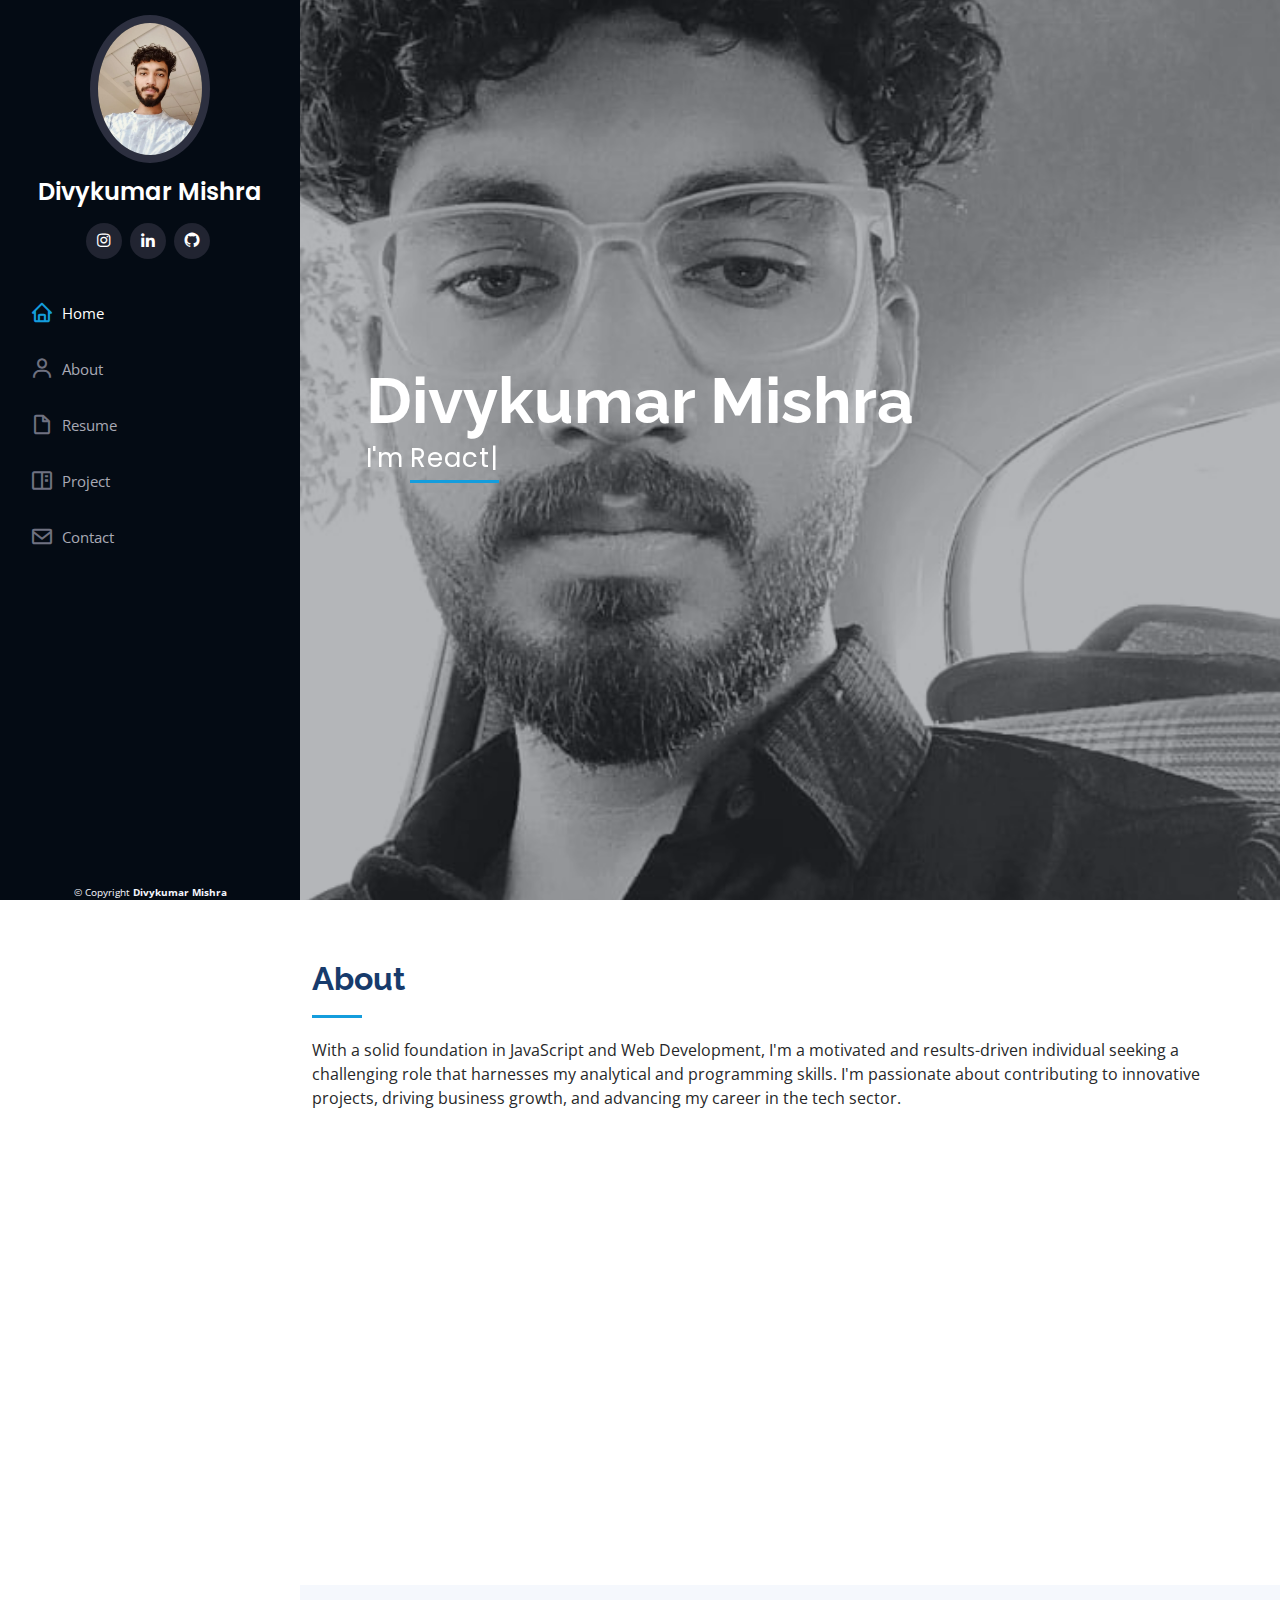
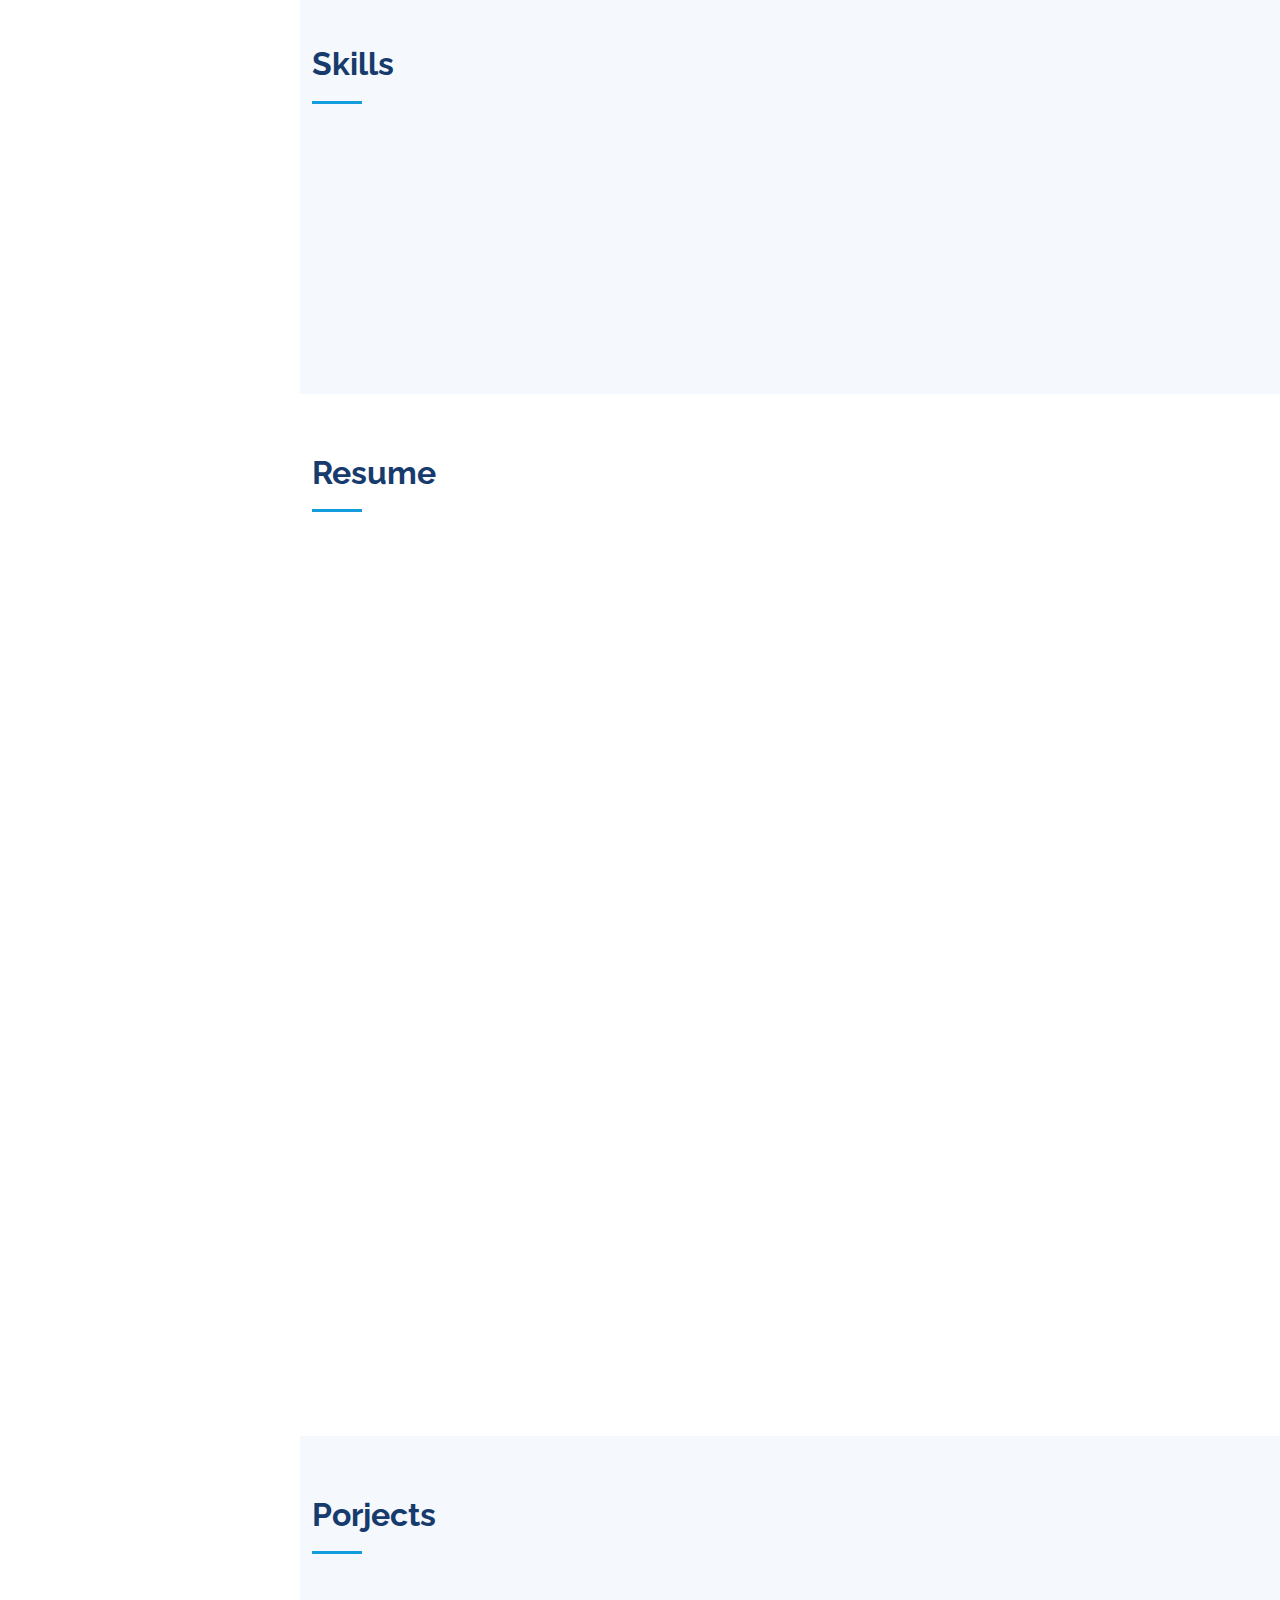
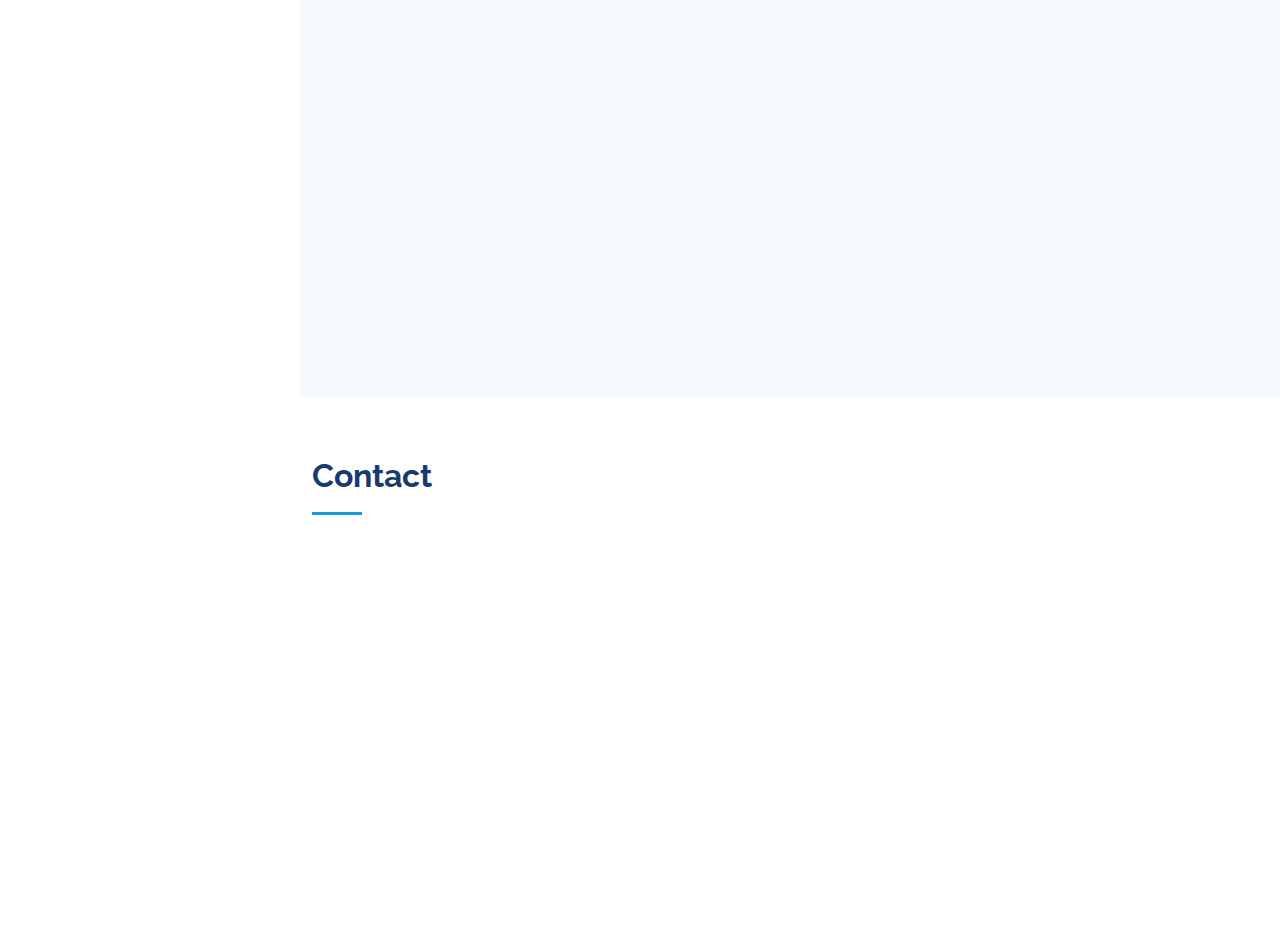
==== commit a28784c4: "Update index.html" ====
--- a/index.html
+++ b/index.html
@@ -109,6 +109,7 @@
                   <li><i class="bi bi-chevron-right"></i> <strong>Age:</strong> <span>20</span></li>
                   <li><i class="bi bi-chevron-right"></i> <strong>Degree:</strong> <span>B.E</span></li>
                   <li><i class="bi bi-chevron-right"></i> <strong>Email:</strong> <span>divymishra6356@gmail.com</span></li>
+                  <li><i class="bi bi-chevron-right"></i> <strong>Expereience:</strong> <span>Intern at CreArt Solution,Ahmedabad</span></li>
                 </ul>
               </div>
             </div>
@@ -467,4 +468,4 @@
 
 </body>
 
-</html>+</html>
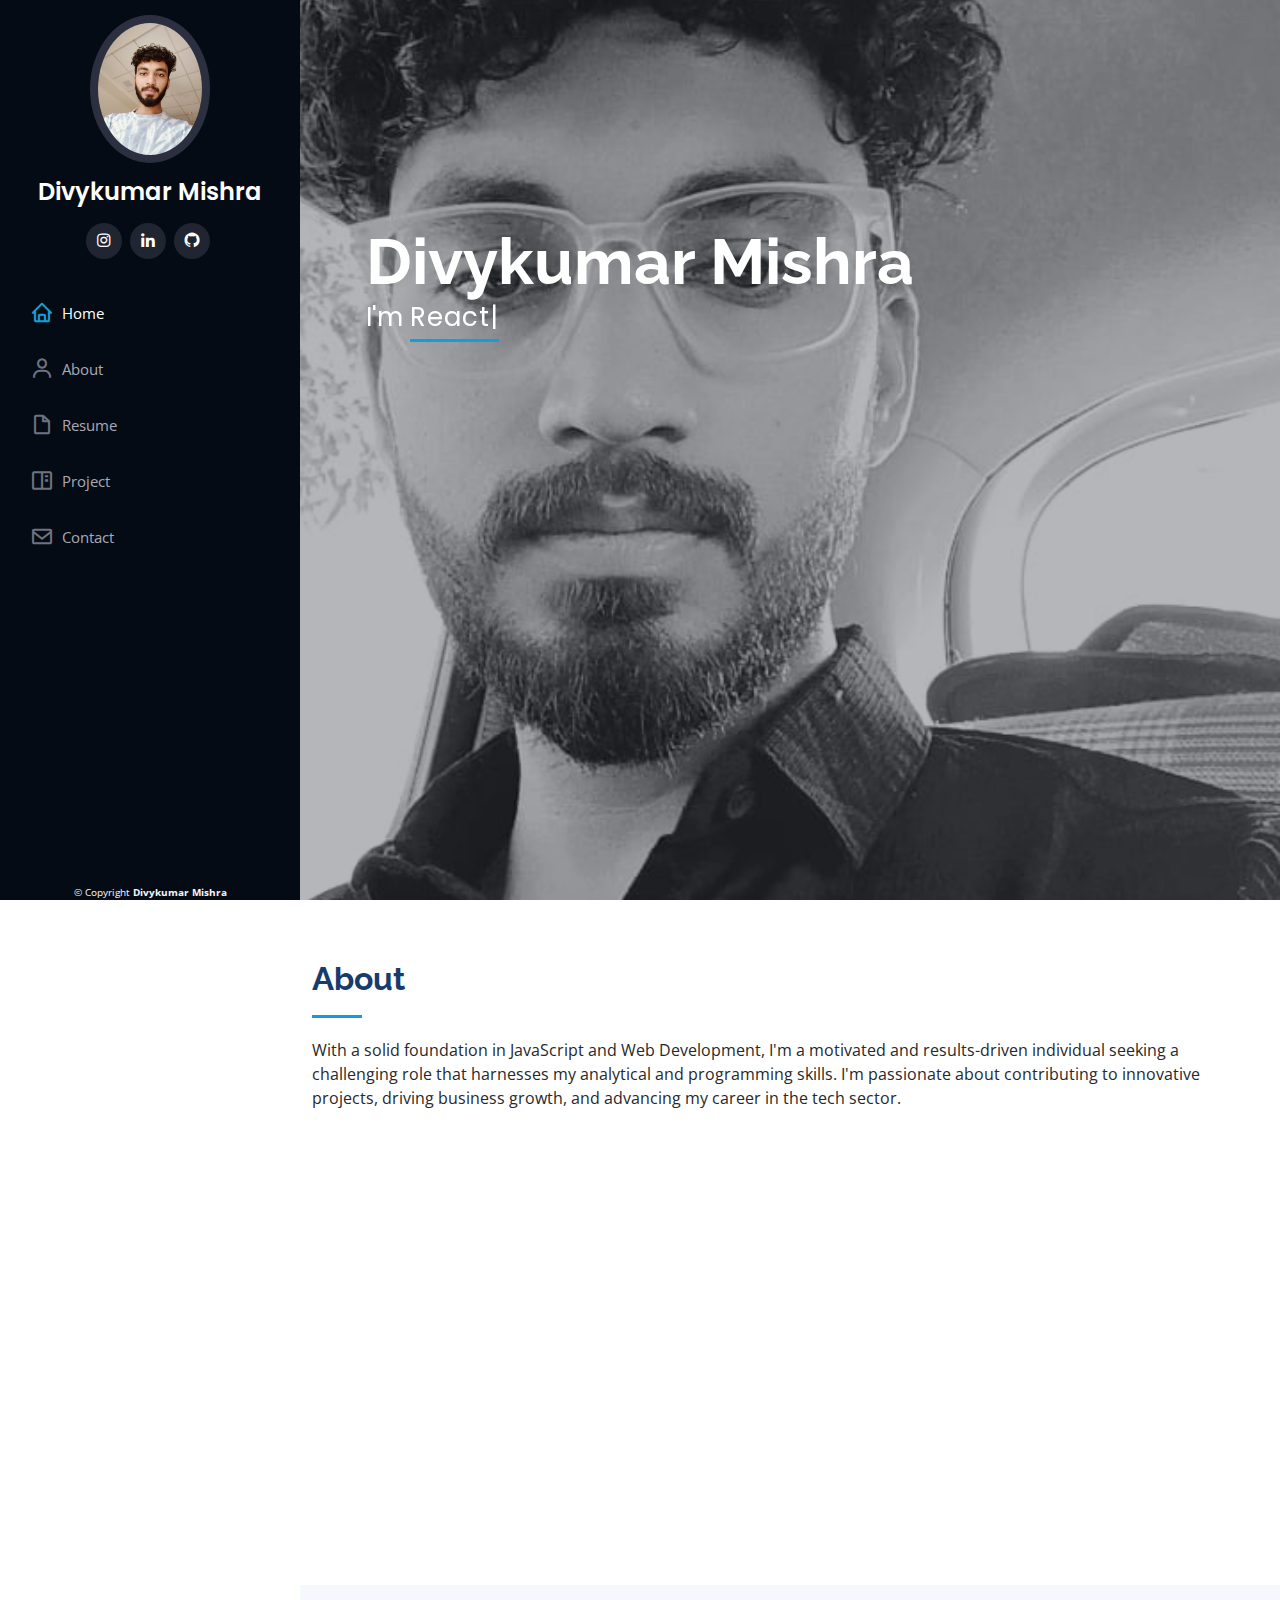
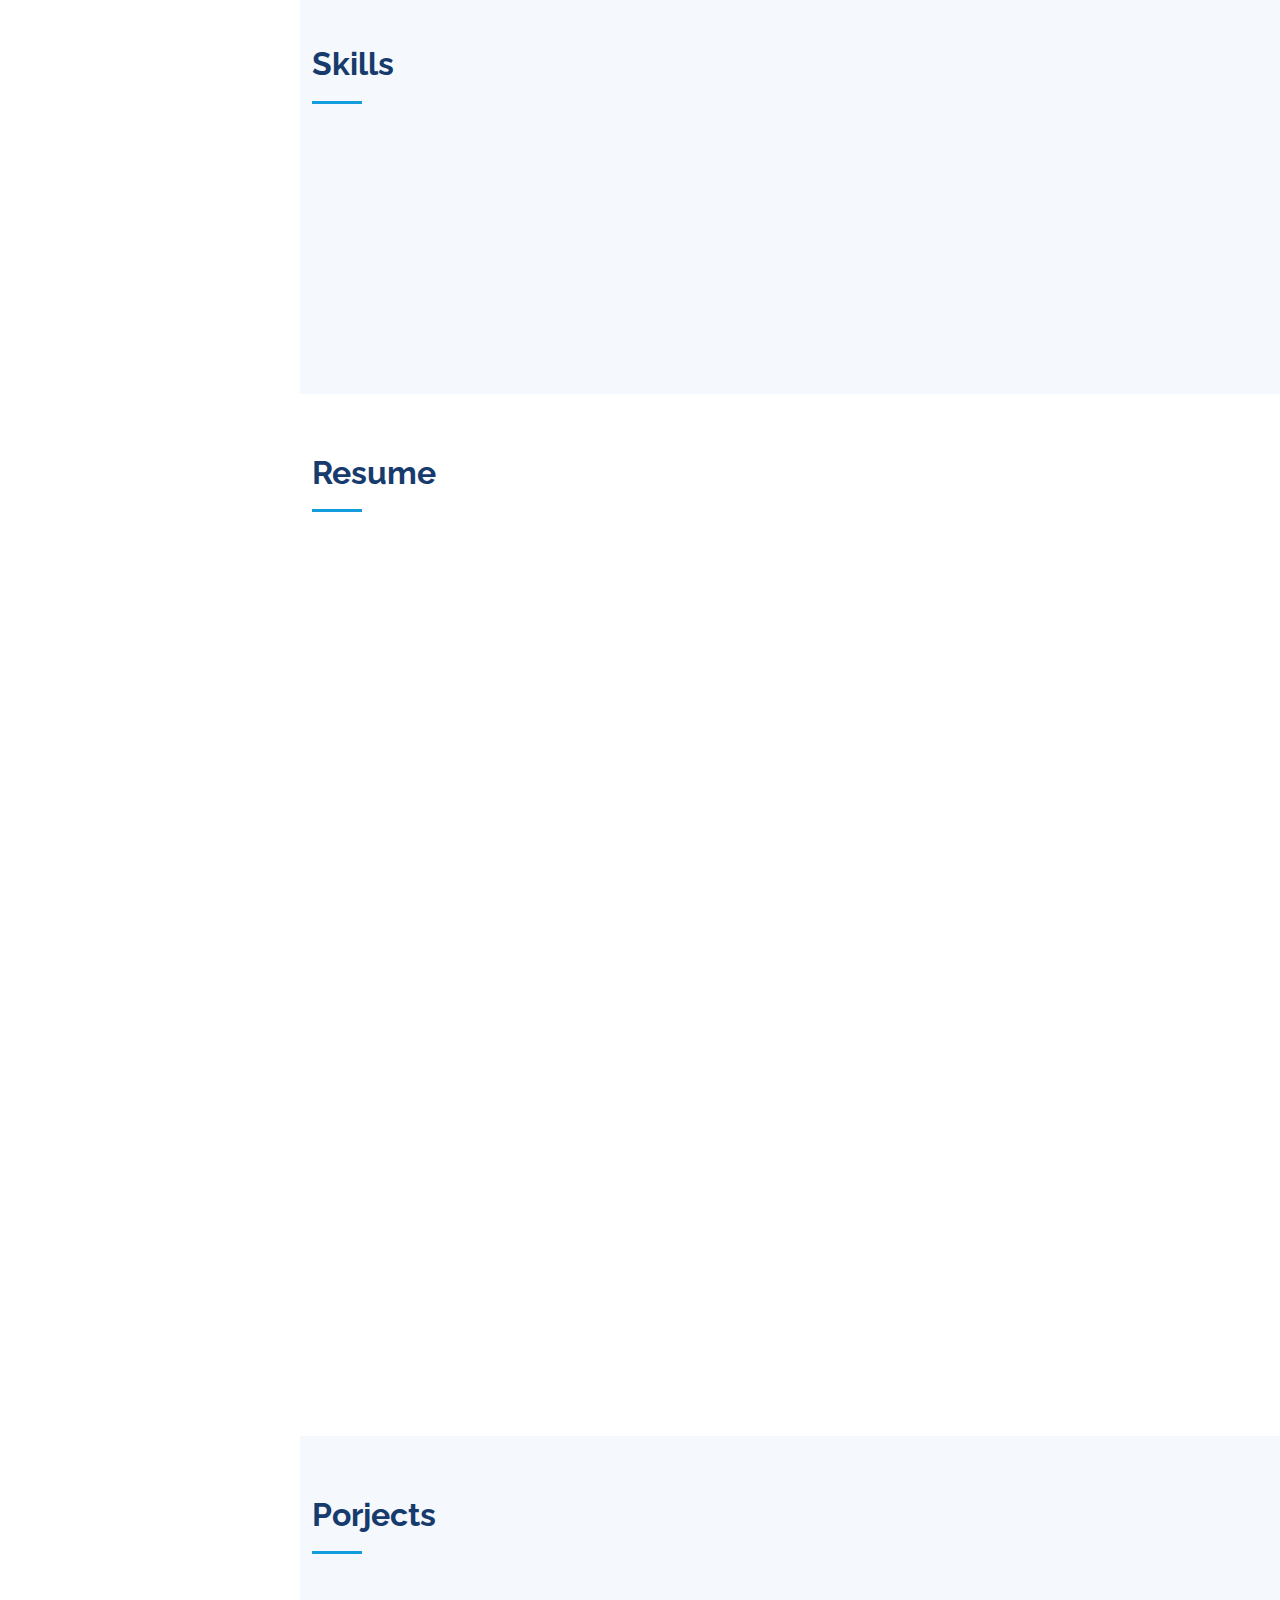
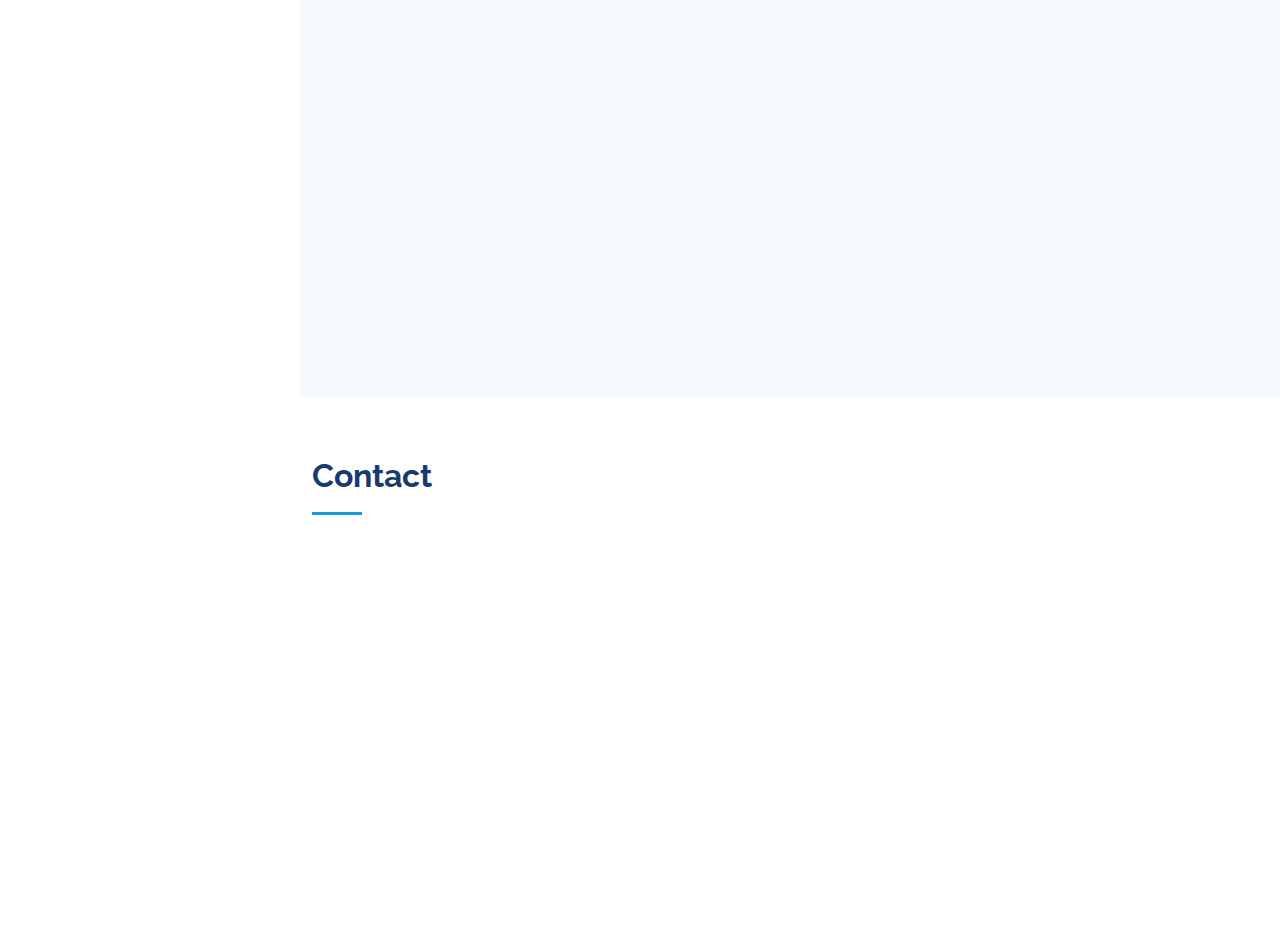
==== commit 1b0adc4e: "Update index.html" ====
--- a/index.html
+++ b/index.html
@@ -109,7 +109,7 @@
                   <li><i class="bi bi-chevron-right"></i> <strong>Age:</strong> <span>20</span></li>
                   <li><i class="bi bi-chevron-right"></i> <strong>Degree:</strong> <span>B.E</span></li>
                   <li><i class="bi bi-chevron-right"></i> <strong>Email:</strong> <span>divymishra6356@gmail.com</span></li>
-                  <li><i class="bi bi-chevron-right"></i> <strong>Expereience:</strong> <span>Intern at CreArt Solution,Ahmedabad</span></li>
+                  <li><i class="bi bi-chevron-right"></i> <strong>Expereience:</strong> <span>Intern at CreArt Solution, Ahmedabad</span></li>
                 </ul>
               </div>
             </div>
--- a/assets/css/style.css
+++ b/assets/css/style.css
@@ -197,7 +197,7 @@
 #hero {
   width: 100%;
   height: 100vh;
-  background: url("../img/myPhoto.jpg")right center;
+  background: url("../img/myPhoto.jpg")left center;
   background-size: cover;
 }
 #hero:before {
@@ -216,7 +216,7 @@
   min-width: 300px;
 }
 #hero h1 {
-  margin: 0 0 10px 0;
+/*   margin: 0 0 10px 0; */
   font-size: 64px;
   font-weight: 700;
   line-height: 56px;
@@ -224,7 +224,7 @@
 }
 #hero p {
   color: #fff;
-  margin-bottom: 50px;
+  margin-bottom: 330px;
   font-size: 26px;
   font-family: "Poppins", sans-serif;
 }
@@ -904,4 +904,4 @@
     width: auto;
     padding-right: 20px 15px;
   }
-}+}
